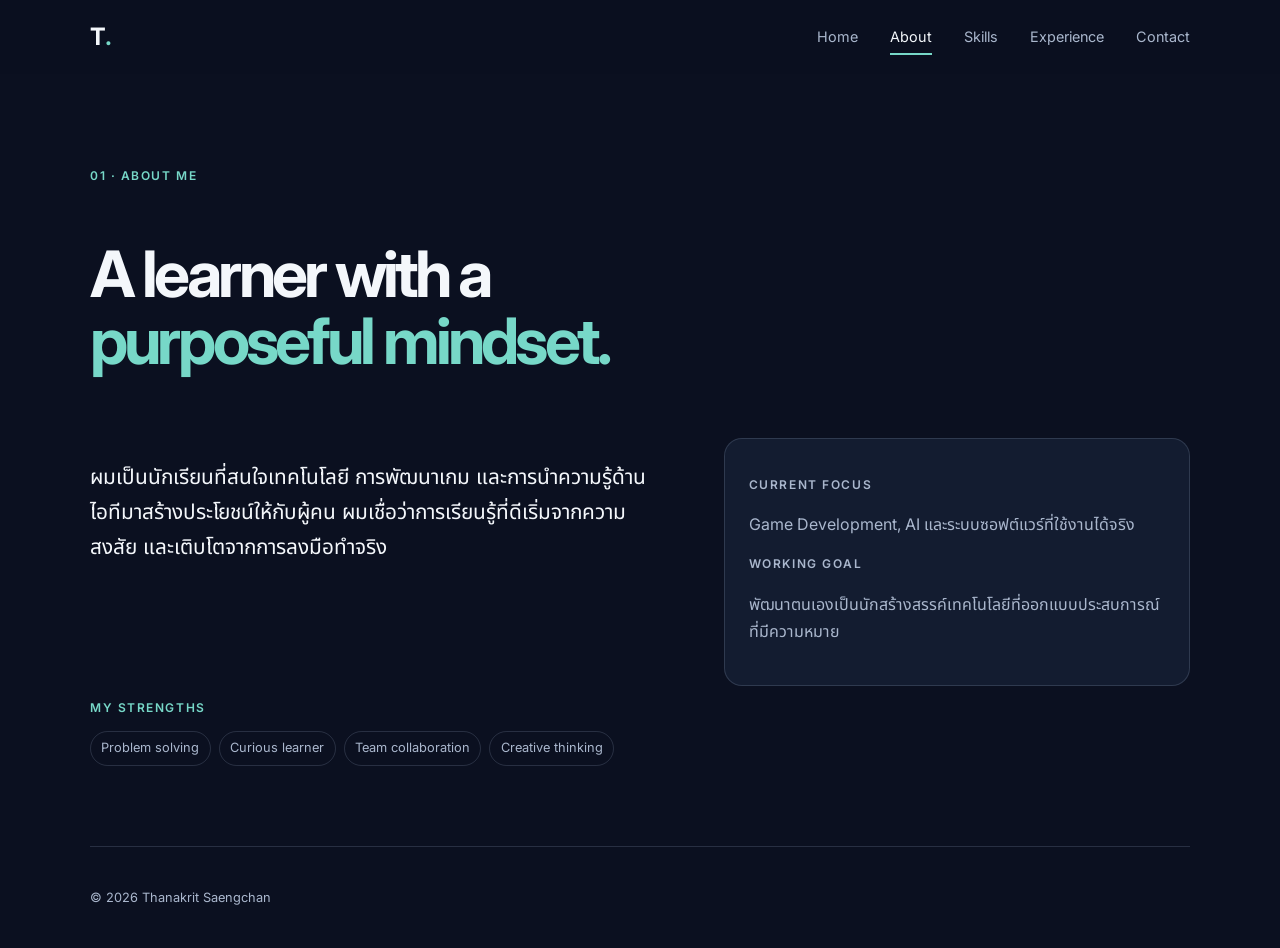
==== about.html @ b3bb2859 "Add multi-page portfolio website for university application" ====
<!doctype html><html lang="th"><head><meta charset="utf-8"><meta name="viewport" content="width=device-width,initial-scale=1"><title>About | Thanakrit</title><link href="https://fonts.googleapis.com/css2?family=Inter:wght@300;400;500;600&family=Noto+Sans+Thai:wght@300;400;500&display=swap" rel="stylesheet"><link rel="stylesheet" href="style.css"></head><body><header class="site-header"><nav class="nav container"><a class="brand" href="index.html">T<span>.</span></a><ul class="nav-menu"><li><a href="index.html">Home</a></li><li><a class="active" href="about.html">About</a></li><li><a href="skills.html">Skills</a></li><li><a href="experience.html">Experience</a></li><li><a href="contact.html">Contact</a></li></ul></nav></header><main class="page container"><section class="heading"><p class="eyebrow">01 · About me</p><h1>A learner with a<br><span>purposeful mindset.</span></h1></section><section class="about"><p class="lead">ผมเป็นนักเรียนที่สนใจเทคโนโลยี การพัฒนาเกม และการนำความรู้ด้านไอทีมาสร้างประโยชน์ให้กับผู้คน ผมเชื่อว่าการเรียนรู้ที่ดีเริ่มจากความสงสัย และเติบโตจากการลงมือทำจริง</p><div class="card"><p class="eyebrow">Current focus</p><p>Game Development, AI และระบบซอฟต์แวร์ที่ใช้งานได้จริง</p><p class="eyebrow">Working goal</p><p>พัฒนาตนเองเป็นนักสร้างสรรค์เทคโนโลยีที่ออกแบบประสบการณ์ที่มีความหมาย</p></div></section><section><p class="eyebrow">My strengths</p><div class="tags"><span>Problem solving</span><span>Curious learner</span><span>Team collaboration</span><span>Creative thinking</span></div></section></main><footer class="site-footer container"><p>© 2026 Thanakrit Saengchan</p></footer></body></html>
---- style.css ----
:root{--bg:#0b1020;--surface:#131c30;--text:#f4f7fb;--muted:#aab7cd;--accent:#77d8c8;--line:rgba(194,212,239,.16);--font:'Inter','Noto Sans Thai',sans-serif}*{box-sizing:border-box}body{margin:0;background:var(--bg);color:var(--text);font:400 16px/1.7 var(--font)}a{color:inherit;text-decoration:none}.container{width:min(1100px,calc(100% - 3rem));margin:auto}.site-header{position:sticky;top:0;z-index:3;background:rgba(11,16,32,.9);backdrop-filter:blur(12px)}.nav{height:74px;display:flex;align-items:center;justify-content:space-between}.brand{font-size:1.5rem;font-weight:700}.brand span,h1 span,.eyebrow{color:var(--accent)}.nav-menu{display:flex;gap:2rem;margin:0;padding:0;list-style:none}.nav-menu a{padding:.45rem 0;color:var(--muted);font-size:.9rem;transition:.2s}.nav-menu a:hover,.nav-menu .active{color:var(--text);transform:scale(1.05)}.nav-menu .active{border-bottom:2px solid var(--accent)}.nav-toggle{display:none}.hero{min-height:calc(100vh - 74px);display:grid;grid-template-columns:1.1fr .9fr;gap:4rem;align-items:center}.eyebrow{font-size:.75rem;font-weight:600;letter-spacing:.13em;text-transform:uppercase}h1{font-size:clamp(2.7rem,6vw,5.3rem);line-height:1.05;letter-spacing:-.06em}h2{letter-spacing:-.03em}.intro,.card p,.timeline p{color:var(--muted)}.button{display:inline-block;margin-top:1rem;padding:.8rem 1.2rem;border:0;border-radius:999px;background:var(--accent);color:#071316;font:500 .9rem var(--font);transition:.2s}.button:hover,.social a:hover{transform:scale(1.05);background:#9ae8db}.avatar{width:280px;margin:auto;padding:2rem;border:1px solid var(--line);border-radius:20px;background:var(--surface);box-shadow:0 20px 60px #0005}.avatar svg{width:100%;display:block}.quick,.grid{display:grid;grid-template-columns:repeat(3,1fr);gap:1rem}.quick{margin:0 auto 4rem;padding:1.5rem 0;border-block:1px solid var(--line)}.quick strong{color:var(--accent)}.quick p{margin:0;color:var(--muted);font-size:.85rem}.page{min-height:calc(100vh - 150px);padding:5rem 0}.heading{margin-bottom:4rem}.heading h1{font-size:clamp(2.6rem,5vw,4.5rem)}.card{padding:1.5rem;border:1px solid var(--line);border-radius:18px;background:var(--surface)}.card:hover{border-color:var(--accent);transform:translateY(-4px);transition:.2s}.tags{display:flex;flex-wrap:wrap;gap:.5rem}.tags span,.badge{padding:.35rem .65rem;border:1px solid var(--line);border-radius:999px;color:var(--muted);font-size:.8rem}.about{display:grid;grid-template-columns:1.1fr .9fr;gap:4rem}.lead{font-size:1.3rem}.timeline{border-left:1px solid var(--line)}.timeline article{padding:0 0 2.5rem 2rem;position:relative}.timeline article:before{content:'';position:absolute;left:-6px;top:.5rem;width:10px;height:10px;border-radius:50%;background:var(--accent)}.date{color:var(--accent);font-size:.85rem}.contact{display:grid;grid-template-columns:1fr 1fr;gap:4rem}.contact a{display:block;margin:1rem 0}.social{display:flex;gap:.7rem}.social a{padding:.45rem .75rem;border:1px solid var(--line);border-radius:999px;transition:.2s}form{display:grid;gap:.7rem}input,textarea{padding:.75rem;border:1px solid var(--line);border-radius:8px;background:#080d1b;color:var(--text);font:inherit}.site-footer{display:flex;justify-content:space-between;padding:1.7rem 0;border-top:1px solid var(--line);color:var(--muted);font-size:.8rem}@media(max-width:700px){.nav-toggle{display:block;background:none;border:0;color:white;font-size:1.4rem}.nav-menu{display:none;position:absolute;top:74px;left:0;right:0;flex-direction:column;gap:0;padding:1rem 1.5rem;background:var(--bg);border-bottom:1px solid var(--line)}.nav-menu.is-open{display:flex}.hero,.about,.contact{grid-template-columns:1fr;padding:3.5rem 0;gap:2rem}.avatar{order:-1;width:220px}.grid,.quick{grid-template-columns:1fr}.page{padding:3.5rem 0}.site-footer{flex-direction:column}}
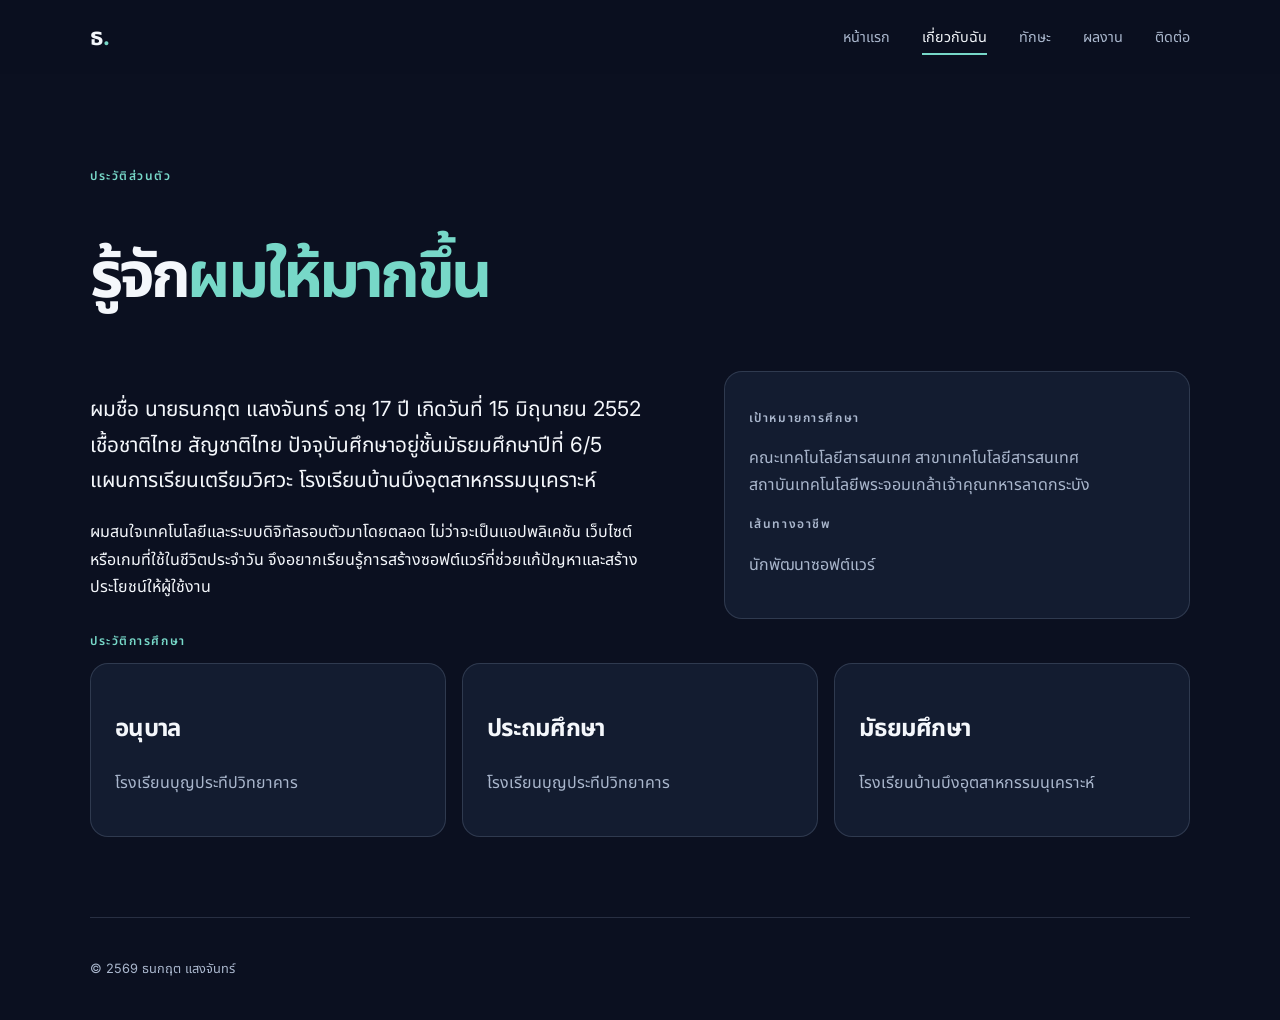
==== commit 59380c5a: "อัปเดต Portfolio ภาษาไทย พร้อมรูปและใบประกาศ" ====
--- a/about.html
+++ b/about.html
@@ -1 +1 @@
-<!doctype html><html lang="th"><head><meta charset="utf-8"><meta name="viewport" content="width=device-width,initial-scale=1"><title>About | Thanakrit</title><link href="https://fonts.googleapis.com/css2?family=Inter:wght@300;400;500;600&family=Noto+Sans+Thai:wght@300;400;500&display=swap" rel="stylesheet"><link rel="stylesheet" href="style.css"></head><body><header class="site-header"><nav class="nav container"><a class="brand" href="index.html">T<span>.</span></a><ul class="nav-menu"><li><a href="index.html">Home</a></li><li><a class="active" href="about.html">About</a></li><li><a href="skills.html">Skills</a></li><li><a href="experience.html">Experience</a></li><li><a href="contact.html">Contact</a></li></ul></nav></header><main class="page container"><section class="heading"><p class="eyebrow">01 · About me</p><h1>A learner with a<br><span>purposeful mindset.</span></h1></section><section class="about"><p class="lead">ผมเป็นนักเรียนที่สนใจเทคโนโลยี การพัฒนาเกม และการนำความรู้ด้านไอทีมาสร้างประโยชน์ให้กับผู้คน ผมเชื่อว่าการเรียนรู้ที่ดีเริ่มจากความสงสัย และเติบโตจากการลงมือทำจริง</p><div class="card"><p class="eyebrow">Current focus</p><p>Game Development, AI และระบบซอฟต์แวร์ที่ใช้งานได้จริง</p><p class="eyebrow">Working goal</p><p>พัฒนาตนเองเป็นนักสร้างสรรค์เทคโนโลยีที่ออกแบบประสบการณ์ที่มีความหมาย</p></div></section><section><p class="eyebrow">My strengths</p><div class="tags"><span>Problem solving</span><span>Curious learner</span><span>Team collaboration</span><span>Creative thinking</span></div></section></main><footer class="site-footer container"><p>© 2026 Thanakrit Saengchan</p></footer></body></html>+<!doctype html><html lang="th"><head><meta charset="utf-8"><meta name="viewport" content="width=device-width,initial-scale=1"><title>เกี่ยวกับฉัน | ธนกฤต</title><link href="https://fonts.googleapis.com/css2?family=Inter:wght@300;400;500&family=Noto+Sans+Thai:wght@300;400;500&display=swap" rel="stylesheet"><link rel="stylesheet" href="style.css"></head><body><header class="site-header"><nav class="nav container"><a class="brand" href="index.html">ธ<span>.</span></a><ul class="nav-menu"><li><a href="index.html">หน้าแรก</a></li><li><a class="active" href="about.html">เกี่ยวกับฉัน</a></li><li><a href="skills.html">ทักษะ</a></li><li><a href="experience.html">ผลงาน</a></li><li><a href="contact.html">ติดต่อ</a></li></ul></nav></header><main class="page container"><section class="heading"><p class="eyebrow">ประวัติส่วนตัว</p><h1>รู้จัก<span>ผมให้มากขึ้น</span></h1></section><section class="about"><div><p class="lead">ผมชื่อ นายธนกฤต แสงจันทร์ อายุ 17 ปี เกิดวันที่ 15 มิถุนายน 2552 เชื้อชาติไทย สัญชาติไทย ปัจจุบันศึกษาอยู่ชั้นมัธยมศึกษาปีที่ 6/5 แผนการเรียนเตรียมวิศวะ โรงเรียนบ้านบึงอุตสาหกรรมนุเคราะห์</p><p>ผมสนใจเทคโนโลยีและระบบดิจิทัลรอบตัวมาโดยตลอด ไม่ว่าจะเป็นแอปพลิเคชัน เว็บไซต์ หรือเกมที่ใช้ในชีวิตประจำวัน จึงอยากเรียนรู้การสร้างซอฟต์แวร์ที่ช่วยแก้ปัญหาและสร้างประโยชน์ให้ผู้ใช้งาน</p></div><div class="card"><p class="eyebrow">เป้าหมายการศึกษา</p><p>คณะเทคโนโลยีสารสนเทศ สาขาเทคโนโลยีสารสนเทศ<br>สถาบันเทคโนโลยีพระจอมเกล้าเจ้าคุณทหารลาดกระบัง</p><p class="eyebrow">เส้นทางอาชีพ</p><p>นักพัฒนาซอฟต์แวร์</p></div></section><section><p class="eyebrow">ประวัติการศึกษา</p><div class="grid"><article class="card"><h2>อนุบาล</h2><p>โรงเรียนบุญประทีปวิทยาคาร</p></article><article class="card"><h2>ประถมศึกษา</h2><p>โรงเรียนบุญประทีปวิทยาคาร</p></article><article class="card"><h2>มัธยมศึกษา</h2><p>โรงเรียนบ้านบึงอุตสาหกรรมนุเคราะห์</p></article></div></section></main><footer class="site-footer container"><p>© 2569 ธนกฤต แสงจันทร์</p></footer></body></html>
--- a/style.css
+++ b/style.css
@@ -1 +1 @@
-:root{--bg:#0b1020;--surface:#131c30;--text:#f4f7fb;--muted:#aab7cd;--accent:#77d8c8;--line:rgba(194,212,239,.16);--font:'Inter','Noto Sans Thai',sans-serif}*{box-sizing:border-box}body{margin:0;background:var(--bg);color:var(--text);font:400 16px/1.7 var(--font)}a{color:inherit;text-decoration:none}.container{width:min(1100px,calc(100% - 3rem));margin:auto}.site-header{position:sticky;top:0;z-index:3;background:rgba(11,16,32,.9);backdrop-filter:blur(12px)}.nav{height:74px;display:flex;align-items:center;justify-content:space-between}.brand{font-size:1.5rem;font-weight:700}.brand span,h1 span,.eyebrow{color:var(--accent)}.nav-menu{display:flex;gap:2rem;margin:0;padding:0;list-style:none}.nav-menu a{padding:.45rem 0;color:var(--muted);font-size:.9rem;transition:.2s}.nav-menu a:hover,.nav-menu .active{color:var(--text);transform:scale(1.05)}.nav-menu .active{border-bottom:2px solid var(--accent)}.nav-toggle{display:none}.hero{min-height:calc(100vh - 74px);display:grid;grid-template-columns:1.1fr .9fr;gap:4rem;align-items:center}.eyebrow{font-size:.75rem;font-weight:600;letter-spacing:.13em;text-transform:uppercase}h1{font-size:clamp(2.7rem,6vw,5.3rem);line-height:1.05;letter-spacing:-.06em}h2{letter-spacing:-.03em}.intro,.card p,.timeline p{color:var(--muted)}.button{display:inline-block;margin-top:1rem;padding:.8rem 1.2rem;border:0;border-radius:999px;background:var(--accent);color:#071316;font:500 .9rem var(--font);transition:.2s}.button:hover,.social a:hover{transform:scale(1.05);background:#9ae8db}.avatar{width:280px;margin:auto;padding:2rem;border:1px solid var(--line);border-radius:20px;background:var(--surface);box-shadow:0 20px 60px #0005}.avatar svg{width:100%;display:block}.quick,.grid{display:grid;grid-template-columns:repeat(3,1fr);gap:1rem}.quick{margin:0 auto 4rem;padding:1.5rem 0;border-block:1px solid var(--line)}.quick strong{color:var(--accent)}.quick p{margin:0;color:var(--muted);font-size:.85rem}.page{min-height:calc(100vh - 150px);padding:5rem 0}.heading{margin-bottom:4rem}.heading h1{font-size:clamp(2.6rem,5vw,4.5rem)}.card{padding:1.5rem;border:1px solid var(--line);border-radius:18px;background:var(--surface)}.card:hover{border-color:var(--accent);transform:translateY(-4px);transition:.2s}.tags{display:flex;flex-wrap:wrap;gap:.5rem}.tags span,.badge{padding:.35rem .65rem;border:1px solid var(--line);border-radius:999px;color:var(--muted);font-size:.8rem}.about{display:grid;grid-template-columns:1.1fr .9fr;gap:4rem}.lead{font-size:1.3rem}.timeline{border-left:1px solid var(--line)}.timeline article{padding:0 0 2.5rem 2rem;position:relative}.timeline article:before{content:'';position:absolute;left:-6px;top:.5rem;width:10px;height:10px;border-radius:50%;background:var(--accent)}.date{color:var(--accent);font-size:.85rem}.contact{display:grid;grid-template-columns:1fr 1fr;gap:4rem}.contact a{display:block;margin:1rem 0}.social{display:flex;gap:.7rem}.social a{padding:.45rem .75rem;border:1px solid var(--line);border-radius:999px;transition:.2s}form{display:grid;gap:.7rem}input,textarea{padding:.75rem;border:1px solid var(--line);border-radius:8px;background:#080d1b;color:var(--text);font:inherit}.site-footer{display:flex;justify-content:space-between;padding:1.7rem 0;border-top:1px solid var(--line);color:var(--muted);font-size:.8rem}@media(max-width:700px){.nav-toggle{display:block;background:none;border:0;color:white;font-size:1.4rem}.nav-menu{display:none;position:absolute;top:74px;left:0;right:0;flex-direction:column;gap:0;padding:1rem 1.5rem;background:var(--bg);border-bottom:1px solid var(--line)}.nav-menu.is-open{display:flex}.hero,.about,.contact{grid-template-columns:1fr;padding:3.5rem 0;gap:2rem}.avatar{order:-1;width:220px}.grid,.quick{grid-template-columns:1fr}.page{padding:3.5rem 0}.site-footer{flex-direction:column}}+:root{--bg:#0b1020;--surface:#131c30;--text:#f4f7fb;--muted:#aab7cd;--accent:#77d8c8;--line:rgba(194,212,239,.16);--font:'Inter','Noto Sans Thai',sans-serif}*{box-sizing:border-box}body{margin:0;background:var(--bg);color:var(--text);font:400 16px/1.7 var(--font)}a{color:inherit;text-decoration:none}.container{width:min(1100px,calc(100% - 3rem));margin:auto}.site-header{position:sticky;top:0;z-index:3;background:rgba(11,16,32,.9);backdrop-filter:blur(12px)}.nav{height:74px;display:flex;align-items:center;justify-content:space-between}.brand{font-size:1.5rem;font-weight:700}.brand span,h1 span,.eyebrow{color:var(--accent)}.nav-menu{display:flex;gap:2rem;margin:0;padding:0;list-style:none}.nav-menu a{padding:.45rem 0;color:var(--muted);font-size:.9rem;transition:.2s}.nav-menu a:hover,.nav-menu .active{color:var(--text);transform:scale(1.05)}.nav-menu .active{border-bottom:2px solid var(--accent)}.nav-toggle{display:none}.hero{min-height:calc(100vh - 74px);display:grid;grid-template-columns:1.1fr .9fr;gap:4rem;align-items:center}.eyebrow{font-size:.75rem;font-weight:600;letter-spacing:.13em;text-transform:uppercase}h1{font-size:clamp(2.7rem,6vw,5.3rem);line-height:1.05;letter-spacing:-.06em}h2{letter-spacing:-.03em}.intro,.card p,.timeline p{color:var(--muted)}.button{display:inline-block;margin-top:1rem;padding:.8rem 1.2rem;border:0;border-radius:999px;background:var(--accent);color:#071316;font:500 .9rem var(--font);transition:.2s}.button:hover,.social a:hover{transform:scale(1.05);background:#9ae8db}.avatar{width:280px;margin:auto;overflow:hidden;border:1px solid var(--line);border-radius:20px;background:var(--surface);box-shadow:0 20px 60px #0005}.avatar img{display:block;width:100%;aspect-ratio:3/4;object-fit:cover;object-position:center}.avatar p{margin:0;padding:.7rem 1rem;color:var(--muted);font-size:.85rem}.quick,.grid{display:grid;grid-template-columns:repeat(3,1fr);gap:1rem}.quick{margin:0 auto 4rem;padding:1.5rem 0;border-block:1px solid var(--line)}.quick strong{color:var(--accent)}.quick p{margin:0;color:var(--muted);font-size:.85rem}.page{min-height:calc(100vh - 150px);padding:5rem 0}.heading{margin-bottom:4rem}.heading h1{font-size:clamp(2.6rem,5vw,4.5rem)}.card{padding:1.5rem;border:1px solid var(--line);border-radius:18px;background:var(--surface)}.card:hover{border-color:var(--accent);transform:translateY(-4px);transition:.2s}.tags{display:flex;flex-wrap:wrap;gap:.5rem}.tags span,.badge{padding:.35rem .65rem;border:1px solid var(--line);border-radius:999px;color:var(--muted);font-size:.8rem}.about{display:grid;grid-template-columns:1.1fr .9fr;gap:4rem}.lead{font-size:1.3rem}.timeline{border-left:1px solid var(--line)}.timeline article{padding:0 0 2.5rem 2rem;position:relative}.timeline article:before{content:'';position:absolute;left:-6px;top:.5rem;width:10px;height:10px;border-radius:50%;background:var(--accent)}.date{color:var(--accent);font-size:.85rem}.certificate-section{margin-top:3rem;padding-top:2.5rem;border-top:1px solid var(--line)}.certificate-card{display:grid;grid-template-columns:minmax(260px,.9fr) 1fr;gap:2rem;align-items:center;padding:1.25rem;border:1px solid var(--line);border-radius:18px;background:var(--surface)}.certificate-card a{display:block;overflow:hidden;border-radius:10px}.certificate-card img{display:block;width:100%;transition:transform .25s}.certificate-card a:hover img{transform:scale(1.03)}.certificate-card a span{display:block;padding:.6rem;color:var(--accent);font-size:.8rem}.certificate-card p{color:var(--muted)}.contact{display:grid;grid-template-columns:1fr 1fr;gap:4rem}.contact a{display:block;margin:1rem 0}.social{display:flex;gap:.7rem}.social a{padding:.45rem .75rem;border:1px solid var(--line);border-radius:999px;transition:.2s}form{display:grid;gap:.7rem}input,textarea{padding:.75rem;border:1px solid var(--line);border-radius:8px;background:#080d1b;color:var(--text);font:inherit}.site-footer{display:flex;justify-content:space-between;padding:1.7rem 0;border-top:1px solid var(--line);color:var(--muted);font-size:.8rem}@media(max-width:700px){.nav-toggle{display:block;background:none;border:0;color:white;font-size:1.4rem}.nav-menu{display:none;position:absolute;top:74px;left:0;right:0;flex-direction:column;gap:0;padding:1rem 1.5rem;background:var(--bg);border-bottom:1px solid var(--line)}.nav-menu.is-open{display:flex}.hero,.about,.contact,.certificate-card{grid-template-columns:1fr;padding:3.5rem 0;gap:2rem}.avatar{order:-1;width:220px}.grid,.quick{grid-template-columns:1fr}.page{padding:3.5rem 0}.site-footer{flex-direction:column}}
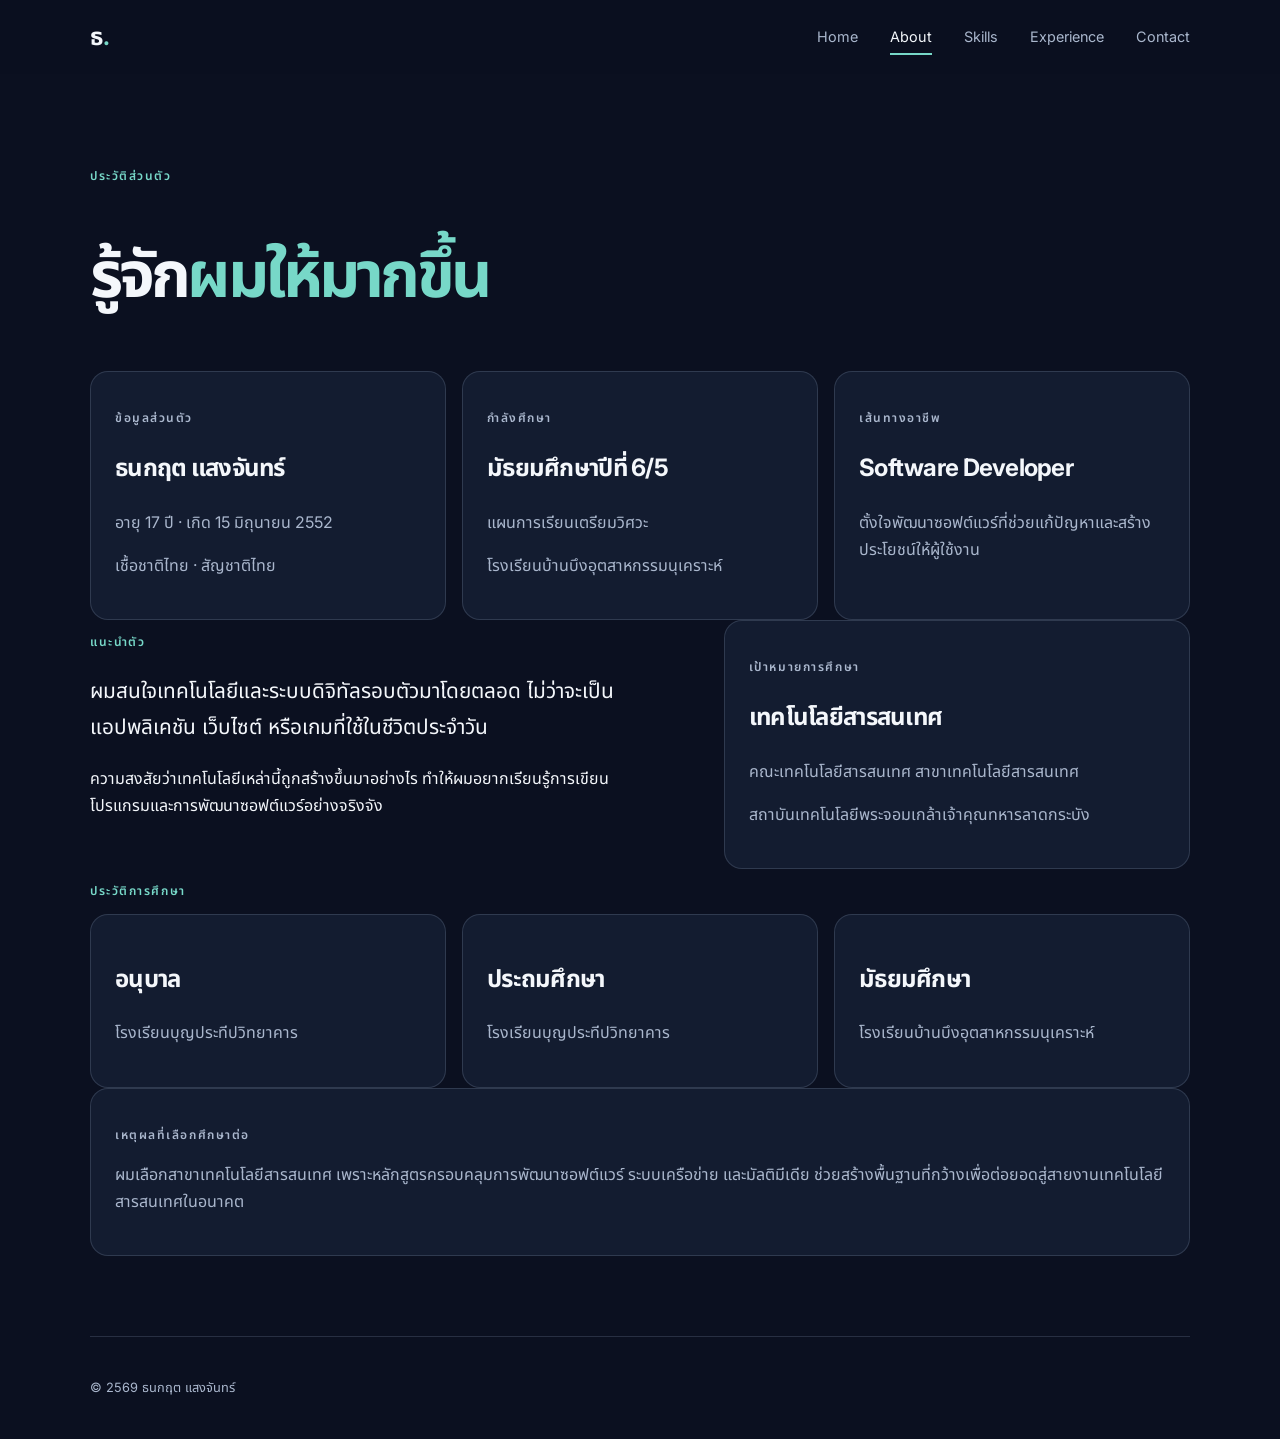
==== commit 86e07078: "จัดหน้า About และเปลี่ยนเมนูเป็นภาษาอังกฤษ" ====
--- a/about.html
+++ b/about.html
@@ -1 +1,8 @@
-<!doctype html><html lang="th"><head><meta charset="utf-8"><meta name="viewport" content="width=device-width,initial-scale=1"><title>เกี่ยวกับฉัน | ธนกฤต</title><link href="https://fonts.googleapis.com/css2?family=Inter:wght@300;400;500&family=Noto+Sans+Thai:wght@300;400;500&display=swap" rel="stylesheet"><link rel="stylesheet" href="style.css"></head><body><header class="site-header"><nav class="nav container"><a class="brand" href="index.html">ธ<span>.</span></a><ul class="nav-menu"><li><a href="index.html">หน้าแรก</a></li><li><a class="active" href="about.html">เกี่ยวกับฉัน</a></li><li><a href="skills.html">ทักษะ</a></li><li><a href="experience.html">ผลงาน</a></li><li><a href="contact.html">ติดต่อ</a></li></ul></nav></header><main class="page container"><section class="heading"><p class="eyebrow">ประวัติส่วนตัว</p><h1>รู้จัก<span>ผมให้มากขึ้น</span></h1></section><section class="about"><div><p class="lead">ผมชื่อ นายธนกฤต แสงจันทร์ อายุ 17 ปี เกิดวันที่ 15 มิถุนายน 2552 เชื้อชาติไทย สัญชาติไทย ปัจจุบันศึกษาอยู่ชั้นมัธยมศึกษาปีที่ 6/5 แผนการเรียนเตรียมวิศวะ โรงเรียนบ้านบึงอุตสาหกรรมนุเคราะห์</p><p>ผมสนใจเทคโนโลยีและระบบดิจิทัลรอบตัวมาโดยตลอด ไม่ว่าจะเป็นแอปพลิเคชัน เว็บไซต์ หรือเกมที่ใช้ในชีวิตประจำวัน จึงอยากเรียนรู้การสร้างซอฟต์แวร์ที่ช่วยแก้ปัญหาและสร้างประโยชน์ให้ผู้ใช้งาน</p></div><div class="card"><p class="eyebrow">เป้าหมายการศึกษา</p><p>คณะเทคโนโลยีสารสนเทศ สาขาเทคโนโลยีสารสนเทศ<br>สถาบันเทคโนโลยีพระจอมเกล้าเจ้าคุณทหารลาดกระบัง</p><p class="eyebrow">เส้นทางอาชีพ</p><p>นักพัฒนาซอฟต์แวร์</p></div></section><section><p class="eyebrow">ประวัติการศึกษา</p><div class="grid"><article class="card"><h2>อนุบาล</h2><p>โรงเรียนบุญประทีปวิทยาคาร</p></article><article class="card"><h2>ประถมศึกษา</h2><p>โรงเรียนบุญประทีปวิทยาคาร</p></article><article class="card"><h2>มัธยมศึกษา</h2><p>โรงเรียนบ้านบึงอุตสาหกรรมนุเคราะห์</p></article></div></section></main><footer class="site-footer container"><p>© 2569 ธนกฤต แสงจันทร์</p></footer></body></html>
+<!doctype html>
+<html lang="th"><head><meta charset="utf-8"><meta name="viewport" content="width=device-width,initial-scale=1"><title>About | Thanakrit Saengchan</title><link href="https://fonts.googleapis.com/css2?family=Inter:wght@300;400;500&family=Noto+Sans+Thai:wght@300;400;500&display=swap" rel="stylesheet"><link rel="stylesheet" href="style.css"></head>
+<body><header class="site-header"><nav class="nav container"><a class="brand" href="index.html">ธ<span>.</span></a><ul class="nav-menu"><li><a href="index.html">Home</a></li><li><a class="active" href="about.html">About</a></li><li><a href="skills.html">Skills</a></li><li><a href="experience.html">Experience</a></li><li><a href="contact.html">Contact</a></li></ul></nav></header>
+<main class="page container"><section class="heading"><p class="eyebrow">ประวัติส่วนตัว</p><h1>รู้จัก<span>ผมให้มากขึ้น</span></h1></section>
+<section class="grid"><article class="card"><p class="eyebrow">ข้อมูลส่วนตัว</p><h2>ธนกฤต แสงจันทร์</h2><p>อายุ 17 ปี · เกิด 15 มิถุนายน 2552</p><p>เชื้อชาติไทย · สัญชาติไทย</p></article><article class="card"><p class="eyebrow">กำลังศึกษา</p><h2>มัธยมศึกษาปีที่ 6/5</h2><p>แผนการเรียนเตรียมวิศวะ</p><p>โรงเรียนบ้านบึงอุตสาหกรรมนุเคราะห์</p></article><article class="card"><p class="eyebrow">เส้นทางอาชีพ</p><h2>Software Developer</h2><p>ตั้งใจพัฒนาซอฟต์แวร์ที่ช่วยแก้ปัญหาและสร้างประโยชน์ให้ผู้ใช้งาน</p></article></section>
+<section class="about"><div><p class="eyebrow">แนะนำตัว</p><p class="lead">ผมสนใจเทคโนโลยีและระบบดิจิทัลรอบตัวมาโดยตลอด ไม่ว่าจะเป็นแอปพลิเคชัน เว็บไซต์ หรือเกมที่ใช้ในชีวิตประจำวัน</p><p>ความสงสัยว่าเทคโนโลยีเหล่านี้ถูกสร้างขึ้นมาอย่างไร ทำให้ผมอยากเรียนรู้การเขียนโปรแกรมและการพัฒนาซอฟต์แวร์อย่างจริงจัง</p></div><div class="card"><p class="eyebrow">เป้าหมายการศึกษา</p><h2>เทคโนโลยีสารสนเทศ</h2><p>คณะเทคโนโลยีสารสนเทศ สาขาเทคโนโลยีสารสนเทศ</p><p>สถาบันเทคโนโลยีพระจอมเกล้าเจ้าคุณทหารลาดกระบัง</p></div></section>
+<section><p class="eyebrow">ประวัติการศึกษา</p><div class="grid"><article class="card"><h2>อนุบาล</h2><p>โรงเรียนบุญประทีปวิทยาคาร</p></article><article class="card"><h2>ประถมศึกษา</h2><p>โรงเรียนบุญประทีปวิทยาคาร</p></article><article class="card"><h2>มัธยมศึกษา</h2><p>โรงเรียนบ้านบึงอุตสาหกรรมนุเคราะห์</p></article></div></section>
+<section class="card"><p class="eyebrow">เหตุผลที่เลือกศึกษาต่อ</p><p>ผมเลือกสาขาเทคโนโลยีสารสนเทศ เพราะหลักสูตรครอบคลุมการพัฒนาซอฟต์แวร์ ระบบเครือข่าย และมัลติมีเดีย ช่วยสร้างพื้นฐานที่กว้างเพื่อต่อยอดสู่สายงานเทคโนโลยีสารสนเทศในอนาคต</p></section></main><footer class="site-footer container"><p>© 2569 ธนกฤต แสงจันทร์</p></footer></body></html>
